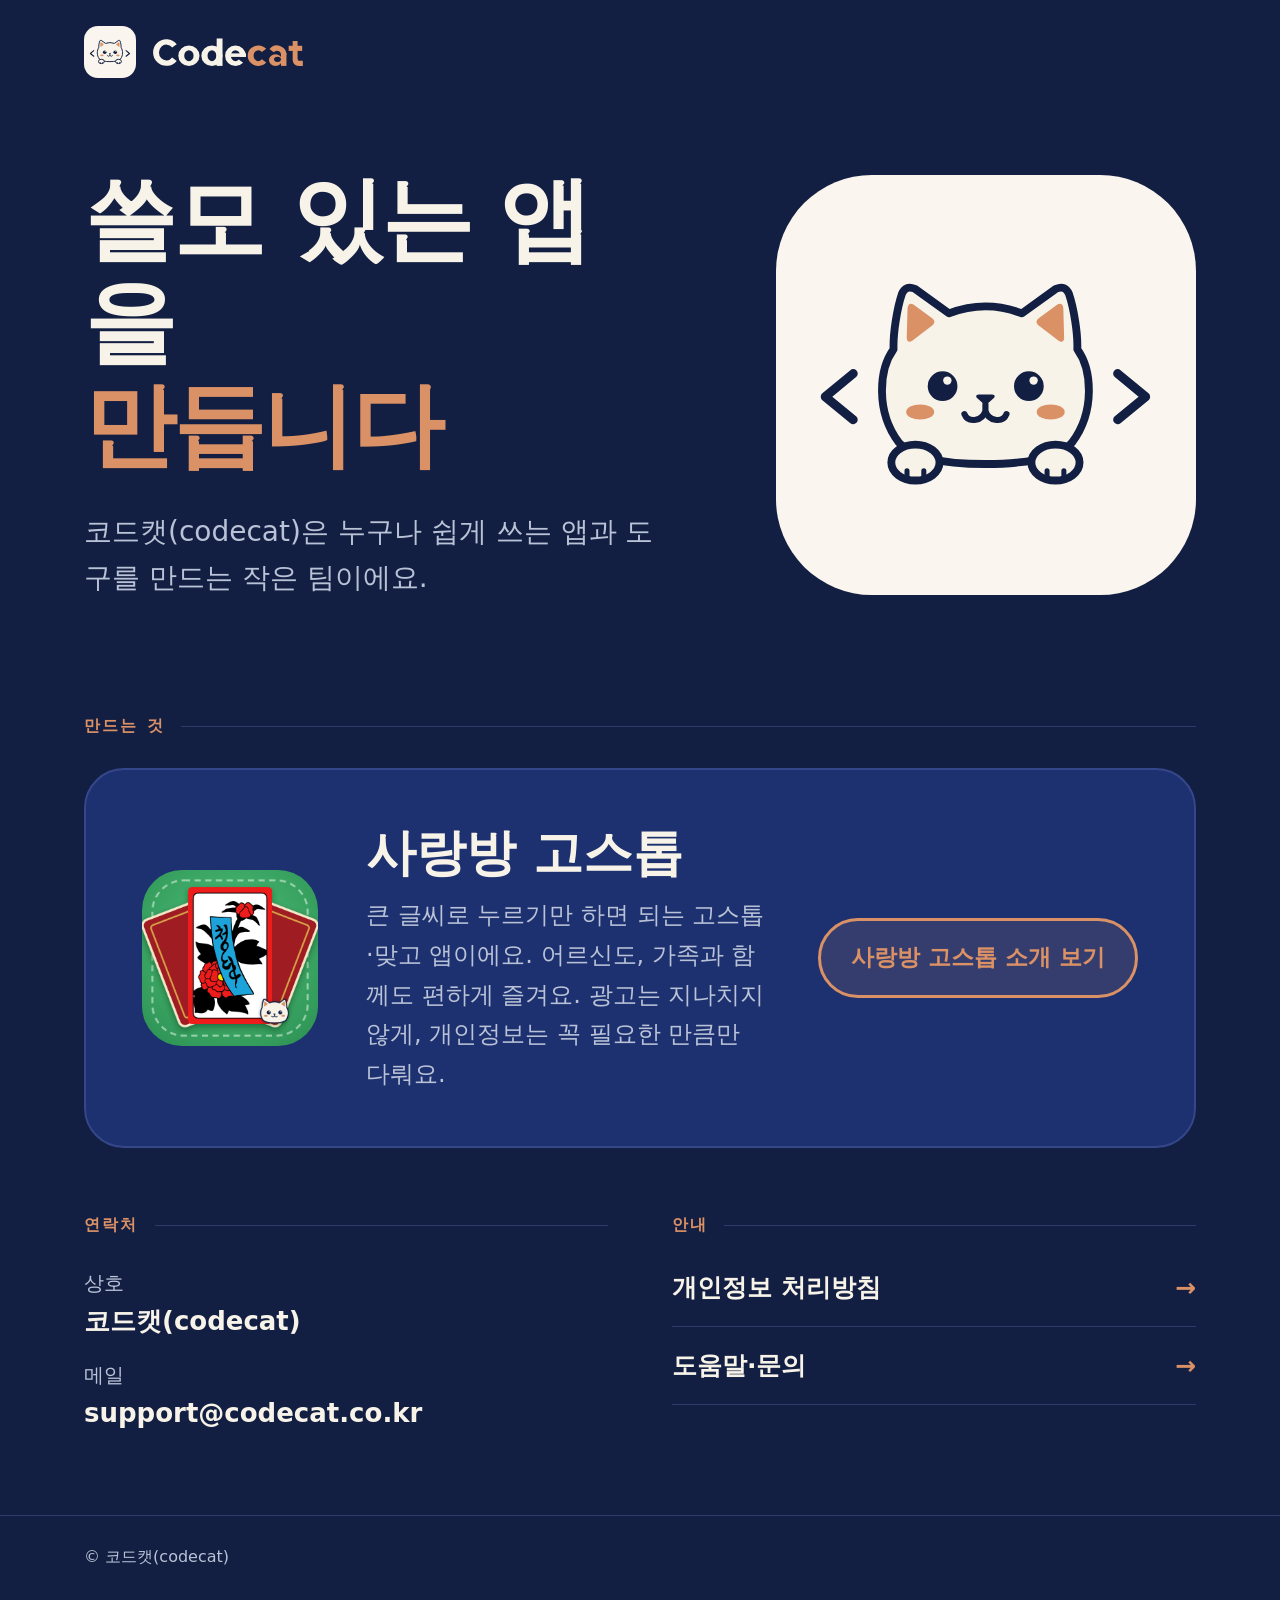
==== index.html @ 3d0c550f "chore(site): add Google Search Console verification tag Verifies codecat.co.kr ownership for the Pla" ====
<!doctype html>
<html lang="ko"><head><meta charset="utf-8"><meta name="viewport" content="width=device-width,initial-scale=1"><meta name="google-site-verification" content="iWUGfbRyssacp0d7fHuXBZbioj-Z31mm9ghzQhQiy78" />
<title>코드캣(codecat) — 쓸모 있는 앱을 만듭니다</title>
<!-- 시안 B '남색 밤' (참고: Lux(Halide)·Panic — 어두운 바탕, 왼쪽 정렬 큰 글, 고양이를 크게 세움). 글은 75b0df6 그대로. -->
<link rel="icon" type="image/svg+xml" href="company-mark.svg">
<style>
:root{--bg:#121F42;--bg2:#1D3170;--ink:#F7F3E8;--sub:#B9C2D6;--line:#2C3B6B;--orange:#DB9166;--tile:#FAF5EE}
*{box-sizing:border-box}
body{margin:0;background:var(--bg);color:var(--ink);font-family:"Apple SD Gothic Neo","Malgun Gothic","Noto Sans KR",system-ui,sans-serif;font-size:20px;line-height:1.65;-webkit-text-size-adjust:100%}
a{color:var(--orange);font-weight:700;text-decoration:none}
a:focus-visible{outline:3px solid var(--ink);outline-offset:4px;border-radius:6px}
.wrap{max-width:1240px;margin:0 auto;padding:0 64px}
header .wrap{display:flex;align-items:center;gap:16px;height:104px}
.tile{background:var(--tile);border-radius:14px;display:grid;place-items:center}
header .tile{width:52px;height:52px}header .tile img{width:42px}
header .word{height:30px}
.hero{display:grid;grid-template-columns:1.25fr 1fr;gap:48px;align-items:center;padding:64px 0 112px}
h1{margin:0;font-size:92px;line-height:1.12;font-weight:800;letter-spacing:-.03em}
h1 span{color:var(--orange)}
.lead{margin:32px 0 0;max-width:600px;font-size:28px;color:var(--sub)}
.hero .tile{width:100%;max-width:420px;aspect-ratio:1;border-radius:96px;justify-self:end}
.hero .tile img{width:82%}
.label{display:flex;align-items:center;gap:16px;margin:0 0 28px;font-size:16px;font-weight:700;letter-spacing:.14em;color:var(--orange)}
.label::after{content:"";flex:1;height:1px;background:var(--line)}
.product{display:grid;grid-template-columns:176px 1fr auto;gap:48px;align-items:center;padding:52px 56px;background:var(--bg2);border:2px solid #34478A;border-radius:40px}
.product img{width:176px;height:176px;border-radius:40px;display:block}
.product b{display:block;font-size:50px;line-height:1.25;margin-bottom:12px}
.product p{margin:0;color:var(--sub);max-width:620px;font-size:24px}
.go{white-space:nowrap;font-size:23px;padding:18px 30px;border:3px solid var(--orange);border-radius:999px;background:rgba(219,145,102,.12)}
.info{display:grid;grid-template-columns:1fr 1fr;gap:64px;margin-top:64px}
dl{margin:0}dt{color:var(--sub);font-size:20px}dd{margin:0 0 16px;font-size:26px;font-weight:700}
ul{margin:0;padding:0;list-style:none}
ul a{display:flex;justify-content:space-between;padding:18px 0;border-bottom:1px solid var(--line);color:var(--ink);font-size:25px}
ul a::after{content:"→";color:var(--orange)}
ul li:first-child a{padding-top:0}
footer{margin-top:64px;padding:28px 0 40px;border-top:1px solid var(--line);color:var(--sub);font-size:16px}
/* 태블릿 */
@media (max-width:1024px){
  .wrap{padding:0 44px}
  .hero{grid-template-columns:1fr 240px;gap:32px;padding:40px 0 80px}
  h1{font-size:64px}.lead{font-size:23px}
  .hero .tile{border-radius:56px}
  .product{grid-template-columns:120px 1fr;gap:28px;padding:36px;border-radius:32px}.product b{font-size:38px}.product p{font-size:21px}
  .product img{width:120px;height:120px;border-radius:28px}
  .go{grid-column:2;justify-self:start}
  .info{gap:40px;margin-top:72px}
}
/* 폰: 고양이 먼저, 그다음 큰 글 한 줄씩 */
@media (max-width:600px){
  body{font-size:19px}
  .wrap{padding:0 22px}
  header .wrap{height:76px;gap:12px}header .tile{width:42px;height:42px;border-radius:12px}header .tile img{width:34px}header .word{height:24px}
  .hero{grid-template-columns:1fr;gap:28px;padding:16px 0 56px}
  .hero .tile{order:-1;justify-self:start;max-width:132px;border-radius:32px}
  h1{font-size:42px}.lead{font-size:21px;margin-top:18px}
  .product{grid-template-columns:1fr;gap:18px;padding:26px 22px;border-radius:22px}
  .product img{width:84px;height:84px;border-radius:20px}
  .product b{font-size:32px}.product p{font-size:19px}dd{font-size:22px}ul a{font-size:21px}
  .go{grid-column:auto;display:block;text-align:center}
  .info{grid-template-columns:1fr;gap:44px;margin-top:56px}
  footer{margin-top:64px}
}
</style></head>
<body>
<header><div class="wrap"><div class="tile"><img src="company-mark.svg" alt=""></div><img class="word" src="wordmark-cream.svg" alt="코드캣(codecat)"></div></header>
<main class="wrap">
  <div class="hero">
    <div><h1>쓸모 있는 앱을<br><span>만듭니다</span></h1>
    <p class="lead">코드캣(codecat)은 누구나 쉽게 쓰는 앱과 도구를 만드는 작은 팀이에요.</p></div>
    <div class="tile"><img src="company-mark.svg" alt=""></div>
  </div>
  <section aria-labelledby="work">
    <h2 class="label" id="work">만드는 것</h2>
    <div class="product">
      <img src="sarangbang-icon.png" alt="">
      <div><b>사랑방 고스톱</b><p>큰 글씨로 누르기만 하면 되는 고스톱·맞고 앱이에요. 어르신도, 가족과 함께도 편하게 즐겨요. 광고는 지나치지 않게, 개인정보는 꼭 필요한 만큼만 다뤄요.</p></div>
      <a class="go" href="https://codecat.co.kr/sarangbang/">사랑방 고스톱 소개 보기</a>
    </div>
  </section>
  <div class="info">
    <section aria-labelledby="contact"><h2 class="label" id="contact">연락처</h2>
      <dl><dt>상호</dt><dd>코드캣(codecat)</dd><dt>메일</dt><dd>support@codecat.co.kr</dd></dl></section>
    <section aria-labelledby="docs"><h2 class="label" id="docs">안내</h2>
      <ul><li><a href="https://codecat.co.kr/sarangbang/privacy.html">개인정보 처리방침</a></li><li><a href="https://codecat.co.kr/sarangbang/support.html">도움말·문의</a></li></ul></section>
  </div>
</main>
<footer><div class="wrap">© 코드캣(codecat)</div></footer>
</body></html>
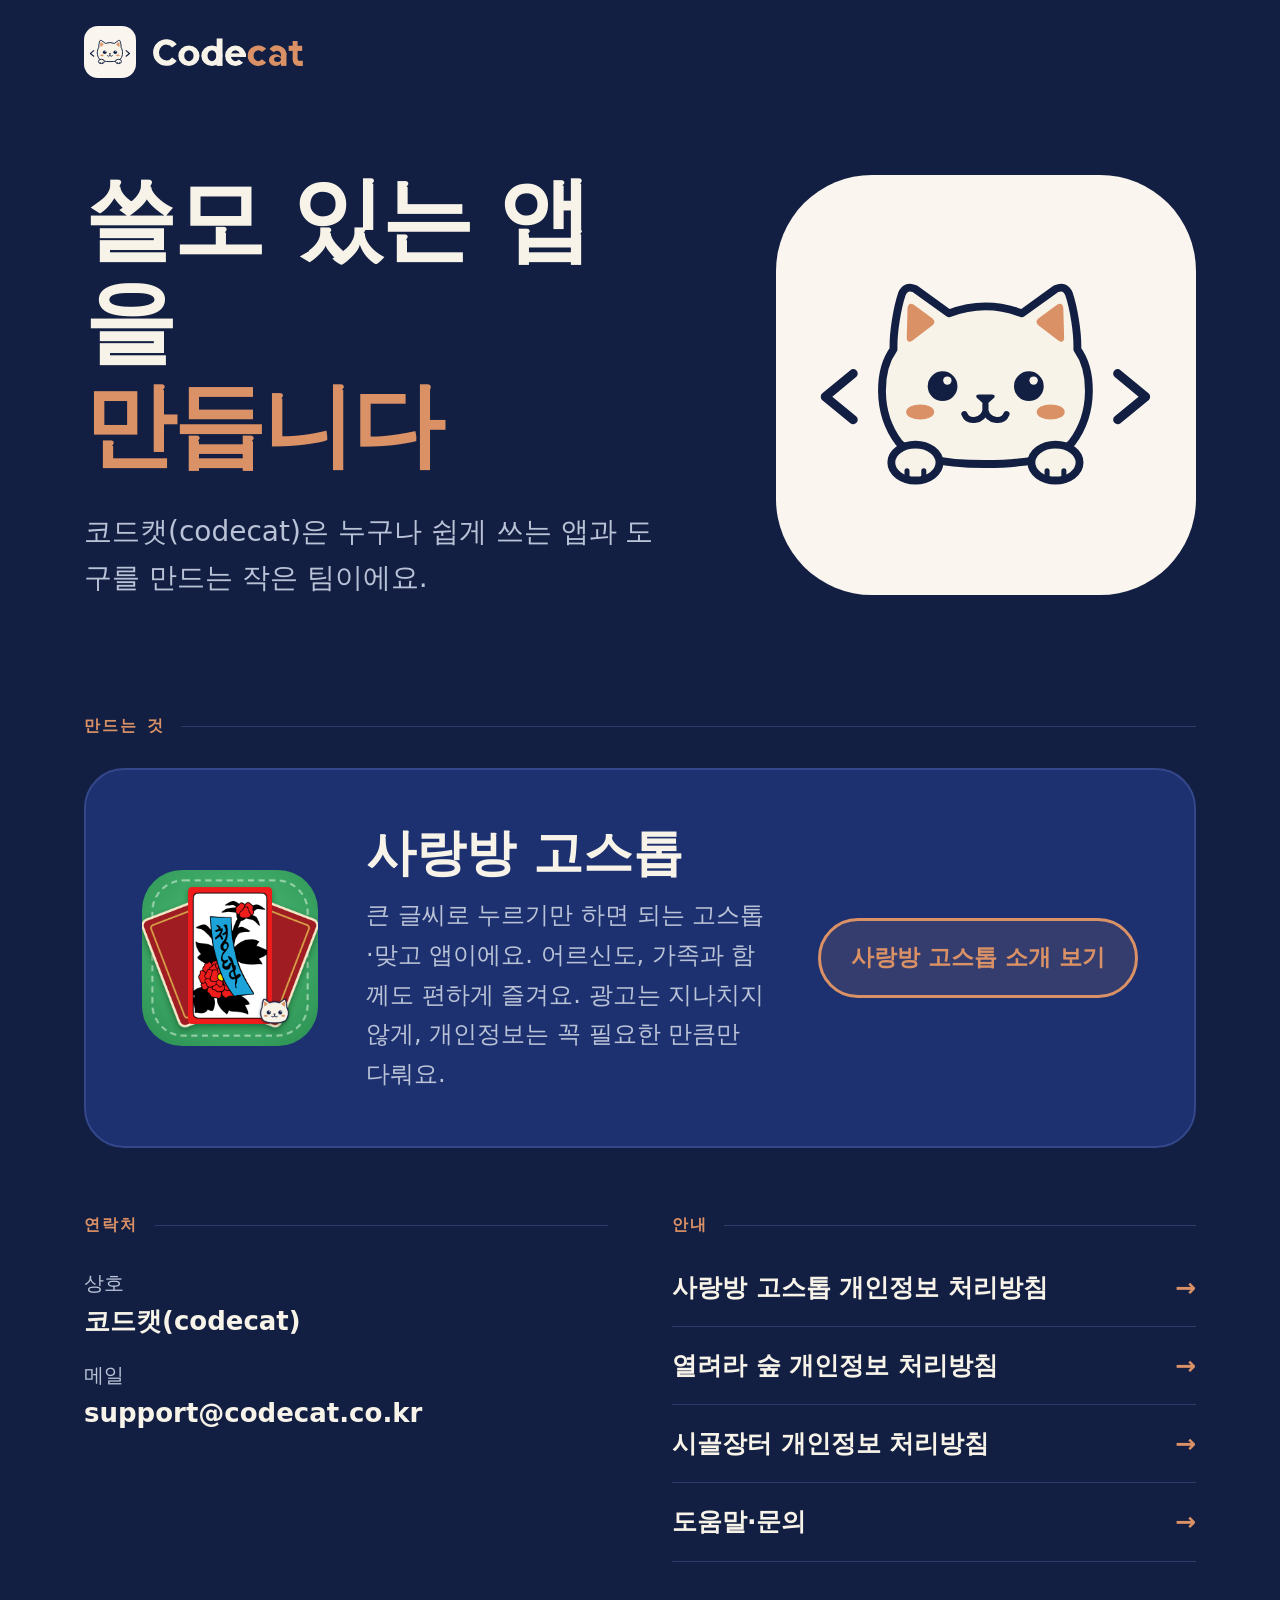
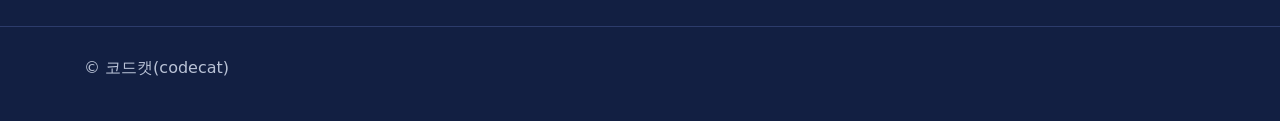
==== commit 2bbd8cb3: "docs(site): restore 사랑방 privacy policy and front-page links Based on the app repo public/privacy.htm" ====
--- a/index.html
+++ b/index.html
@@ -81,7 +81,7 @@
     <section aria-labelledby="contact"><h2 class="label" id="contact">연락처</h2>
       <dl><dt>상호</dt><dd>코드캣(codecat)</dd><dt>메일</dt><dd>support@codecat.co.kr</dd></dl></section>
     <section aria-labelledby="docs"><h2 class="label" id="docs">안내</h2>
-      <ul><li><a href="https://codecat.co.kr/sarangbang/privacy.html">개인정보 처리방침</a></li><li><a href="https://codecat.co.kr/sarangbang/support.html">도움말·문의</a></li></ul></section>
+      <ul><li><a href="https://codecat.co.kr/sarangbang/privacy.html">사랑방 고스톱 개인정보 처리방침</a></li><li><a href="https://codecat.co.kr/hyuyangrim/privacy.html">열려라 숲 개인정보 처리방침</a></li><li><a href="https://codecat.co.kr/sigol-jangteo/privacy.html">시골장터 개인정보 처리방침</a></li><li><a href="https://codecat.co.kr/sarangbang/support.html">도움말·문의</a></li></ul></section>
   </div>
 </main>
 <footer><div class="wrap">© 코드캣(codecat)</div></footer>
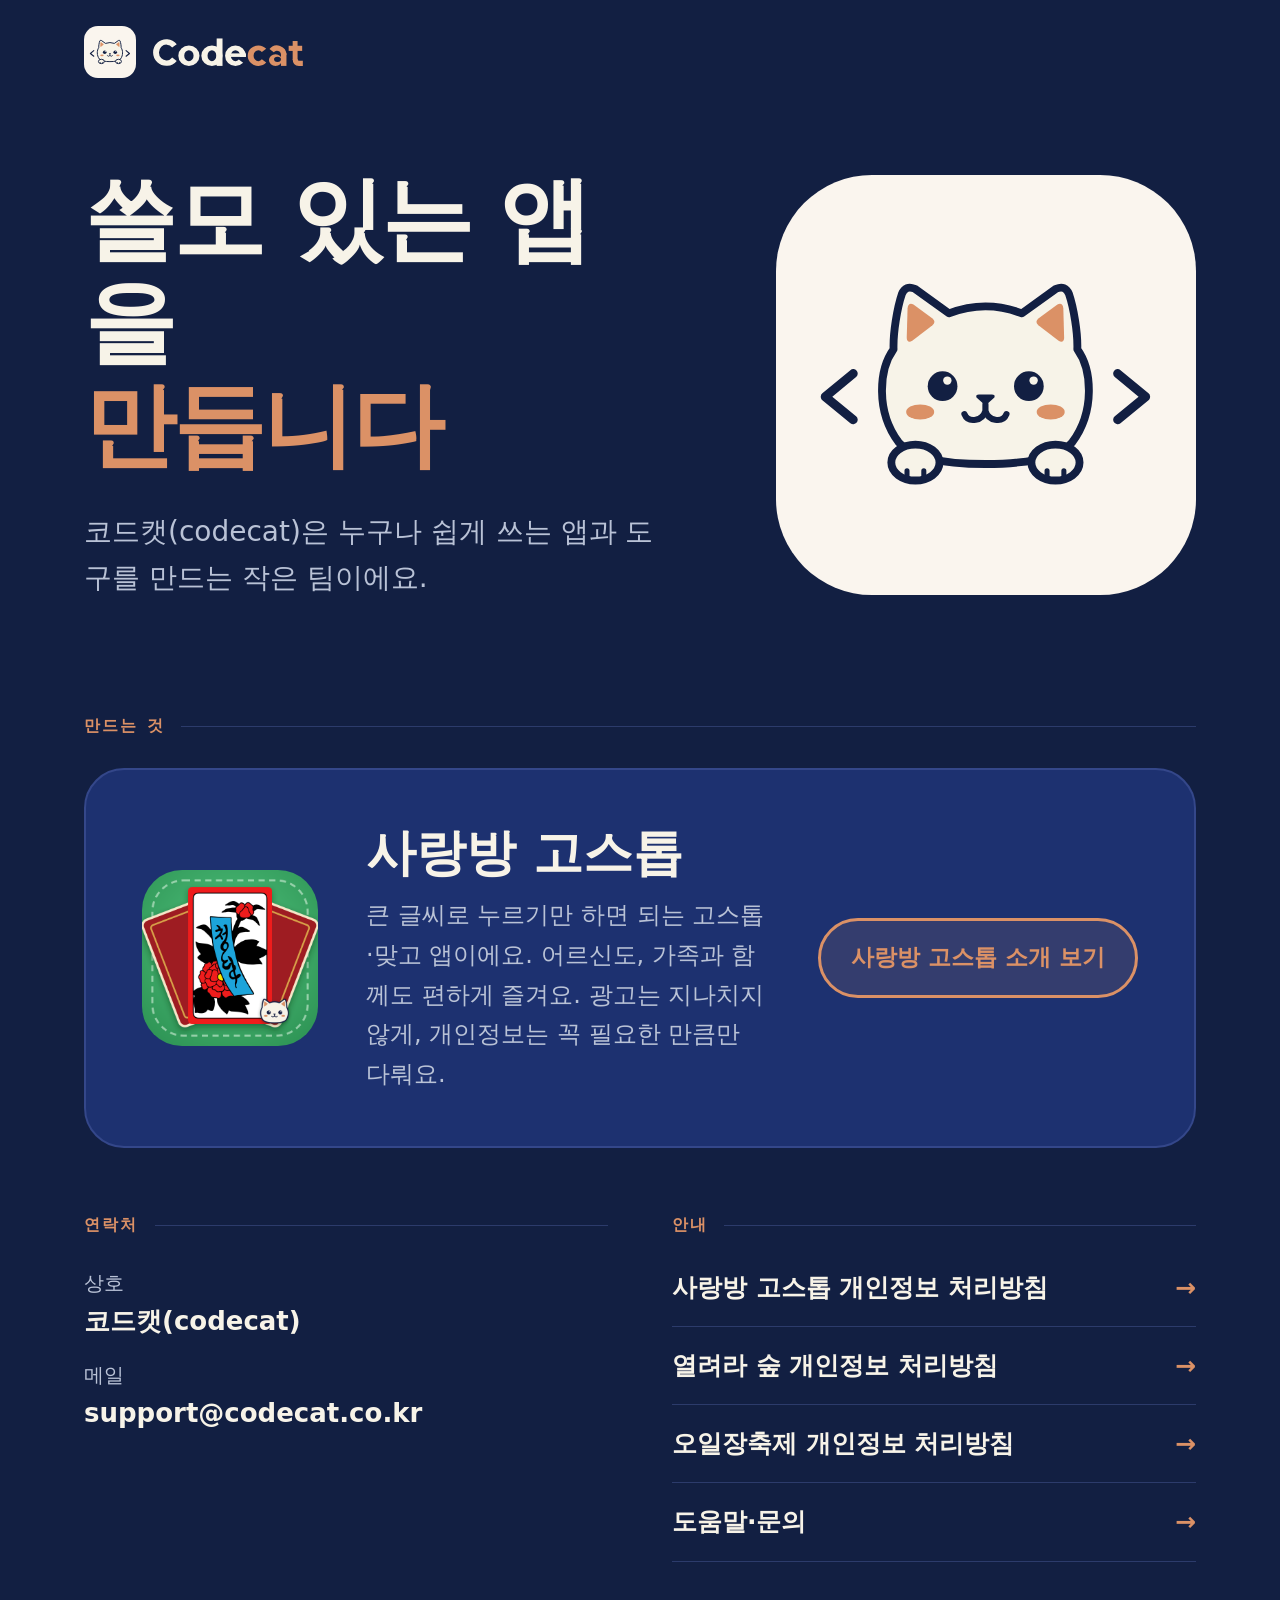
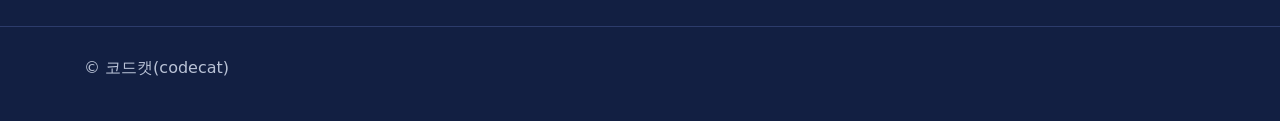
==== commit c82a2abc: "docs(pages): rename 시골장터 to 오일장축제 on support page and index Co-Authored-By: Kim Yonghyo <yonghyo.kim" ====
--- a/index.html
+++ b/index.html
@@ -81,7 +81,7 @@
     <section aria-labelledby="contact"><h2 class="label" id="contact">연락처</h2>
       <dl><dt>상호</dt><dd>코드캣(codecat)</dd><dt>메일</dt><dd>support@codecat.co.kr</dd></dl></section>
     <section aria-labelledby="docs"><h2 class="label" id="docs">안내</h2>
-      <ul><li><a href="https://codecat.co.kr/sarangbang/privacy.html">사랑방 고스톱 개인정보 처리방침</a></li><li><a href="https://codecat.co.kr/hyuyangrim/privacy.html">열려라 숲 개인정보 처리방침</a></li><li><a href="https://codecat.co.kr/sigol-jangteo/privacy.html">시골장터 개인정보 처리방침</a></li><li><a href="https://codecat.co.kr/sarangbang/support.html">도움말·문의</a></li></ul></section>
+      <ul><li><a href="https://codecat.co.kr/sarangbang/privacy.html">사랑방 고스톱 개인정보 처리방침</a></li><li><a href="https://codecat.co.kr/hyuyangrim/privacy.html">열려라 숲 개인정보 처리방침</a></li><li><a href="https://codecat.co.kr/sigol-jangteo/privacy.html">오일장축제 개인정보 처리방침</a></li><li><a href="https://codecat.co.kr/sarangbang/support.html">도움말·문의</a></li></ul></section>
   </div>
 </main>
 <footer><div class="wrap">© 코드캣(codecat)</div></footer>
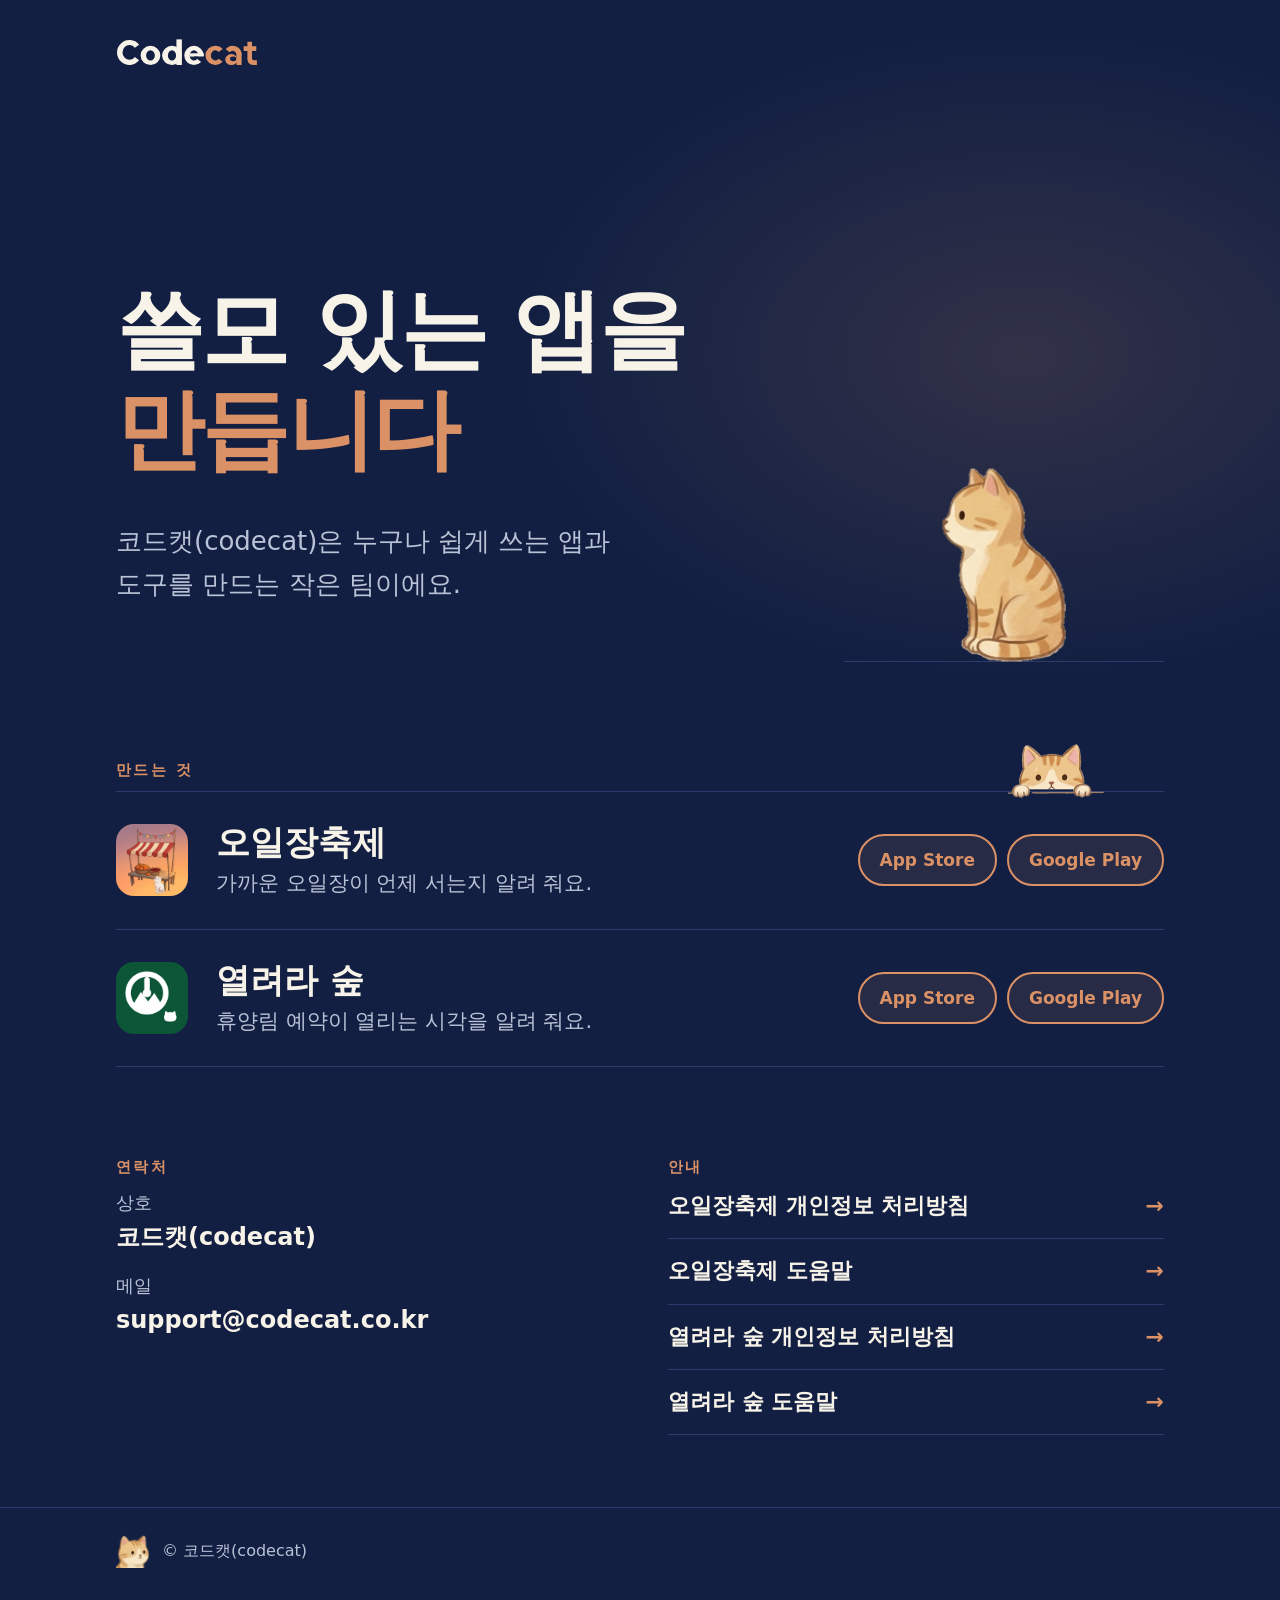
==== commit 25092e8d: "feat(site): brand-first homepage with cheese-cat family, app list, share image Co-Authored-By: Lee D" ====
--- a/index.html
+++ b/index.html
@@ -1,88 +1,114 @@
 <!doctype html>
 <html lang="ko"><head><meta charset="utf-8"><meta name="viewport" content="width=device-width,initial-scale=1"><meta name="google-site-verification" content="iWUGfbRyssacp0d7fHuXBZbioj-Z31mm9ghzQhQiy78" />
 <title>코드캣(codecat) — 쓸모 있는 앱을 만듭니다</title>
-<!-- 시안 B '남색 밤' (참고: Lux(Halide)·Panic — 어두운 바탕, 왼쪽 정렬 큰 글, 고양이를 크게 세움). 글은 75b0df6 그대로. -->
-<link rel="icon" type="image/svg+xml" href="company-mark.svg">
+<meta name="description" content="코드캣(codecat)은 누구나 쉽게 쓰는 앱과 도구를 만드는 작은 팀이에요. 오일장축제, 열려라 숲.">
+<meta name="theme-color" content="#121F42">
+<meta name="color-scheme" content="dark">
+<link rel="canonical" href="https://codecat.co.kr/">
+<link rel="icon" type="image/png" sizes="64x64" href="favicon-64.png">
+<link rel="apple-touch-icon" href="apple-touch-icon.png">
+<meta property="og:type" content="website">
+<meta property="og:site_name" content="코드캣(codecat)">
+<meta property="og:title" content="코드캣(codecat) — 쓸모 있는 앱을 만듭니다">
+<meta property="og:description" content="누구나 쉽게 쓰는 앱과 도구를 만드는 작은 팀이에요.">
+<meta property="og:url" content="https://codecat.co.kr/">
+<meta property="og:image" content="https://codecat.co.kr/og.png">
+<meta property="og:image:width" content="1200"><meta property="og:image:height" content="630">
+<meta name="twitter:card" content="summary_large_image">
+<!-- 남색 밤. 첫 화면은 브랜드만, 앱은 아래에서 조용히. 고양이는 치즈냥 가족(11-13 확정): 옆모습 = 글 쪽을 봄, 빼꼼 = 앱 줄 위, 얼굴 = 맨 아래. -->
 <style>
-:root{--bg:#121F42;--bg2:#1D3170;--ink:#F7F3E8;--sub:#B9C2D6;--line:#2C3B6B;--orange:#DB9166;--tile:#FAF5EE}
+:root{--bg:#121F42;--bg2:#1A2B5E;--ink:#F7F3E8;--sub:#B9C2D6;--line:#2C3B6B;--orange:#DB9166;color-scheme:dark}
 *{box-sizing:border-box}
-body{margin:0;background:var(--bg);color:var(--ink);font-family:"Apple SD Gothic Neo","Malgun Gothic","Noto Sans KR",system-ui,sans-serif;font-size:20px;line-height:1.65;-webkit-text-size-adjust:100%}
+html{background:var(--bg)}
+body{margin:0;min-height:100vh;color:var(--ink);font-family:"Apple SD Gothic Neo","Malgun Gothic","Noto Sans KR",system-ui,sans-serif;font-size:20px;line-height:1.65;-webkit-text-size-adjust:100%;word-break:keep-all;overflow-wrap:break-word;background:radial-gradient(720px 460px at 80% 22%,rgba(219,145,102,.16),transparent 70%),var(--bg)}
 a{color:var(--orange);font-weight:700;text-decoration:none}
 a:focus-visible{outline:3px solid var(--ink);outline-offset:4px;border-radius:6px}
-.wrap{max-width:1240px;margin:0 auto;padding:0 64px}
-header .wrap{display:flex;align-items:center;gap:16px;height:104px}
-.tile{background:var(--tile);border-radius:14px;display:grid;place-items:center}
-header .tile{width:52px;height:52px}header .tile img{width:42px}
-header .word{height:30px}
-.hero{display:grid;grid-template-columns:1.25fr 1fr;gap:48px;align-items:center;padding:64px 0 112px}
-h1{margin:0;font-size:92px;line-height:1.12;font-weight:800;letter-spacing:-.03em}
+.wrap{max-width:1160px;margin:0 auto;padding:0 56px}
+header .wrap{display:flex;align-items:center;height:104px}
+header .word{height:28px}
+.hero{display:grid;grid-template-columns:1.3fr 1fr;gap:40px;align-items:end;min-height:min(62vh,560px);padding:48px 0 0}
+h1{margin:0 0 56px;font-size:88px;line-height:1.14;font-weight:800;letter-spacing:-.03em}
 h1 span{color:var(--orange)}
-.lead{margin:32px 0 0;max-width:600px;font-size:28px;color:var(--sub)}
-.hero .tile{width:100%;max-width:420px;aspect-ratio:1;border-radius:96px;justify-self:end}
-.hero .tile img{width:82%}
-.label{display:flex;align-items:center;gap:16px;margin:0 0 28px;font-size:16px;font-weight:700;letter-spacing:.14em;color:var(--orange)}
-.label::after{content:"";flex:1;height:1px;background:var(--line)}
-.product{display:grid;grid-template-columns:176px 1fr auto;gap:48px;align-items:center;padding:52px 56px;background:var(--bg2);border:2px solid #34478A;border-radius:40px}
-.product img{width:176px;height:176px;border-radius:40px;display:block}
-.product b{display:block;font-size:50px;line-height:1.25;margin-bottom:12px}
-.product p{margin:0;color:var(--sub);max-width:620px;font-size:24px}
-.go{white-space:nowrap;font-size:23px;padding:18px 30px;border:3px solid var(--orange);border-radius:999px;background:rgba(219,145,102,.12)}
-.info{display:grid;grid-template-columns:1fr 1fr;gap:64px;margin-top:64px}
-dl{margin:0}dt{color:var(--sub);font-size:20px}dd{margin:0 0 16px;font-size:26px;font-weight:700}
+.lead{margin:-16px 0 56px;max-width:560px;font-size:26px;color:var(--sub)}
+.ground{justify-self:end;width:100%;max-width:320px;border-bottom:1px solid var(--line);display:flex;justify-content:center}
+.ground picture{display:block}.ground img{--cw:208px;width:var(--cw);height:auto;display:block;margin-bottom:calc(var(--cw)*-.04)}
+.apps{position:relative;margin-top:96px}
+.apps .peek{position:absolute;right:56px;top:-39px;width:104px;height:auto;pointer-events:none}
+.label{margin:0 0 8px;font-size:15px;font-weight:700;letter-spacing:.16em;color:var(--orange)}
+.row{display:grid;grid-template-columns:72px 1fr auto;gap:28px;align-items:center;padding:28px 0;border-top:1px solid var(--line)}
+.row:last-of-type{border-bottom:1px solid var(--line)}
+.row img{width:72px;height:72px;border-radius:18px;display:block}
+.row b{display:block;font-size:34px;line-height:1.3}
+.row p{margin:2px 0 0;color:var(--sub);font-size:21px}
+.stores{display:flex;gap:10px}
+.stores a{font-size:17px;padding:10px 20px;border:2px solid var(--orange);border-radius:999px;white-space:nowrap;background:rgba(219,145,102,.10)}
+.info{display:grid;grid-template-columns:1fr 1fr;gap:56px;margin-top:88px}
+dl{margin:0}dt{color:var(--sub);font-size:18px}dd{margin:0 0 14px;font-size:24px;font-weight:700}
 ul{margin:0;padding:0;list-style:none}
-ul a{display:flex;justify-content:space-between;padding:18px 0;border-bottom:1px solid var(--line);color:var(--ink);font-size:25px}
+ul a{display:flex;justify-content:space-between;padding:14px 0;border-bottom:1px solid var(--line);color:var(--ink);font-size:22px}
 ul a::after{content:"→";color:var(--orange)}
 ul li:first-child a{padding-top:0}
-footer{margin-top:64px;padding:28px 0 40px;border-top:1px solid var(--line);color:var(--sub);font-size:16px}
-/* 태블릿 */
+footer{margin-top:72px;padding:26px 0 44px;border-top:1px solid var(--line);color:var(--sub);font-size:16px}
+footer .wrap{display:flex;align-items:center;gap:12px}
+footer img{width:34px;height:34px;display:block}
+@media (prefers-reduced-motion:no-preference){
+  .apps .peek{animation:rise .9s .25s cubic-bezier(.2,.7,.2,1) backwards}
+  @keyframes rise{from{transform:translateY(26px);opacity:0}to{transform:none;opacity:1}}
+}
 @media (max-width:1024px){
-  .wrap{padding:0 44px}
-  .hero{grid-template-columns:1fr 240px;gap:32px;padding:40px 0 80px}
-  h1{font-size:64px}.lead{font-size:23px}
-  .hero .tile{border-radius:56px}
-  .product{grid-template-columns:120px 1fr;gap:28px;padding:36px;border-radius:32px}.product b{font-size:38px}.product p{font-size:21px}
-  .product img{width:120px;height:120px;border-radius:28px}
-  .go{grid-column:2;justify-self:start}
-  .info{gap:40px;margin-top:72px}
+  .wrap{padding:0 40px}
+  .hero{grid-template-columns:1fr 240px;gap:28px;min-height:0;padding:32px 0 0}
+  h1{font-size:60px;margin-bottom:40px}.lead{font-size:22px;margin:-8px 0 40px}
+  .ground img{--cw:168px}
+  .apps{margin-top:84px}.apps .peek{right:40px;width:92px;top:-30px}
+  .row{grid-template-columns:64px 1fr;gap:20px}.row img{width:64px;height:64px;border-radius:16px}.stores{grid-column:2}
+  .row b{font-size:30px}
+  .info{gap:36px;margin-top:72px}
 }
-/* 폰: 고양이 먼저, 그다음 큰 글 한 줄씩 */
 @media (max-width:600px){
   body{font-size:19px}
   .wrap{padding:0 22px}
-  header .wrap{height:76px;gap:12px}header .tile{width:42px;height:42px;border-radius:12px}header .tile img{width:34px}header .word{height:24px}
-  .hero{grid-template-columns:1fr;gap:28px;padding:16px 0 56px}
-  .hero .tile{order:-1;justify-self:start;max-width:132px;border-radius:32px}
-  h1{font-size:42px}.lead{font-size:21px;margin-top:18px}
-  .product{grid-template-columns:1fr;gap:18px;padding:26px 22px;border-radius:22px}
-  .product img{width:84px;height:84px;border-radius:20px}
-  .product b{font-size:32px}.product p{font-size:19px}dd{font-size:22px}ul a{font-size:21px}
-  .go{grid-column:auto;display:block;text-align:center}
-  .info{grid-template-columns:1fr;gap:44px;margin-top:56px}
-  footer{margin-top:64px}
+  header .wrap{height:76px}header .word{height:22px}
+  .hero{grid-template-columns:1fr;gap:0;padding:12px 0 0}
+  .hero>div:first-child{order:2}
+  .ground{order:1;justify-self:start;max-width:none;border-bottom:0;margin-bottom:22px}
+  .ground img{--cw:128px;margin-bottom:0}
+  h1{font-size:42px;margin-bottom:22px}.lead{font-size:20px;margin:0 0 8px}
+  .apps{margin-top:88px}.apps .peek{right:22px;width:78px;top:-21px}
+  .row{grid-template-columns:56px 1fr;gap:16px;padding:22px 0}.row img{width:56px;height:56px;border-radius:14px}
+  .row b{font-size:26px}.row p{font-size:18px}
+  .stores a{font-size:16px;padding:9px 16px}
+  .info{grid-template-columns:1fr;gap:40px;margin-top:64px}dd{font-size:21px}ul a{font-size:20px}
 }
 </style></head>
 <body>
-<header><div class="wrap"><div class="tile"><img src="company-mark.svg" alt=""></div><img class="word" src="wordmark-cream.svg" alt="코드캣(codecat)"></div></header>
+<header><div class="wrap"><img class="word" src="wordmark-cream.svg" alt="코드캣(codecat)"></div></header>
 <main class="wrap">
   <div class="hero">
     <div><h1>쓸모 있는 앱을<br><span>만듭니다</span></h1>
     <p class="lead">코드캣(codecat)은 누구나 쉽게 쓰는 앱과 도구를 만드는 작은 팀이에요.</p></div>
-    <div class="tile"><img src="company-mark.svg" alt=""></div>
+    <div class="ground"><picture><source media="(max-width:600px)" srcset="cats/side-r.png"><img src="cats/side.png" alt="" width="288" height="288"></picture></div>
   </div>
-  <section aria-labelledby="work">
+  <section class="apps" aria-labelledby="work">
+    <img class="peek" src="cats/peek.png" alt="" width="192" height="192">
     <h2 class="label" id="work">만드는 것</h2>
-    <div class="product">
-      <img src="sarangbang-icon.png" alt="">
-      <div><b>사랑방 고스톱</b><p>큰 글씨로 누르기만 하면 되는 고스톱·맞고 앱이에요. 어르신도, 가족과 함께도 편하게 즐겨요. 광고는 지나치지 않게, 개인정보는 꼭 필요한 만큼만 다뤄요.</p></div>
-      <a class="go" href="https://codecat.co.kr/sarangbang/">사랑방 고스톱 소개 보기</a>
+    <div class="row">
+      <img src="sigol-jangteo/s/icon.png" alt="" width="180" height="180">
+      <div><b>오일장축제</b><p>가까운 오일장이 언제 서는지 알려 줘요.</p></div>
+      <div class="stores"><a href="https://apps.apple.com/kr/app/id6834396044" rel="noopener">App Store</a><a href="https://play.google.com/store/apps/details?id=kr.co.codecat.oiljang" rel="noopener">Google Play</a></div>
+    </div>
+    <div class="row">
+      <img src="hyuyangrim/s/icon.png" alt="" width="192" height="192">
+      <div><b>열려라 숲</b><p>휴양림 예약이 열리는 시각을 알려 줘요.</p></div>
+      <div class="stores"><a href="https://apps.apple.com/kr/app/id6830167601" rel="noopener">App Store</a><a href="https://play.google.com/store/apps/details?id=kr.co.codecat.hyuyangrim" rel="noopener">Google Play</a></div>
     </div>
   </section>
   <div class="info">
     <section aria-labelledby="contact"><h2 class="label" id="contact">연락처</h2>
       <dl><dt>상호</dt><dd>코드캣(codecat)</dd><dt>메일</dt><dd>support@codecat.co.kr</dd></dl></section>
     <section aria-labelledby="docs"><h2 class="label" id="docs">안내</h2>
-      <ul><li><a href="https://codecat.co.kr/sarangbang/privacy.html">사랑방 고스톱 개인정보 처리방침</a></li><li><a href="https://codecat.co.kr/hyuyangrim/privacy.html">열려라 숲 개인정보 처리방침</a></li><li><a href="https://codecat.co.kr/sigol-jangteo/privacy.html">오일장축제 개인정보 처리방침</a></li><li><a href="https://codecat.co.kr/sarangbang/support.html">도움말·문의</a></li></ul></section>
+      <ul><li><a href="https://codecat.co.kr/sigol-jangteo/privacy.html">오일장축제 개인정보 처리방침</a></li><li><a href="https://codecat.co.kr/sigol-jangteo/support.html">오일장축제 도움말</a></li><li><a href="https://codecat.co.kr/hyuyangrim/privacy.html">열려라 숲 개인정보 처리방침</a></li><li><a href="https://codecat.co.kr/hyuyangrim/support.html">열려라 숲 도움말</a></li></ul></section>
   </div>
 </main>
-<footer><div class="wrap">© 코드캣(codecat)</div></footer>
+<footer><div class="wrap"><img src="cats/head.png" alt="" width="288" height="288">© 코드캣(codecat)</div></footer>
 </body></html>
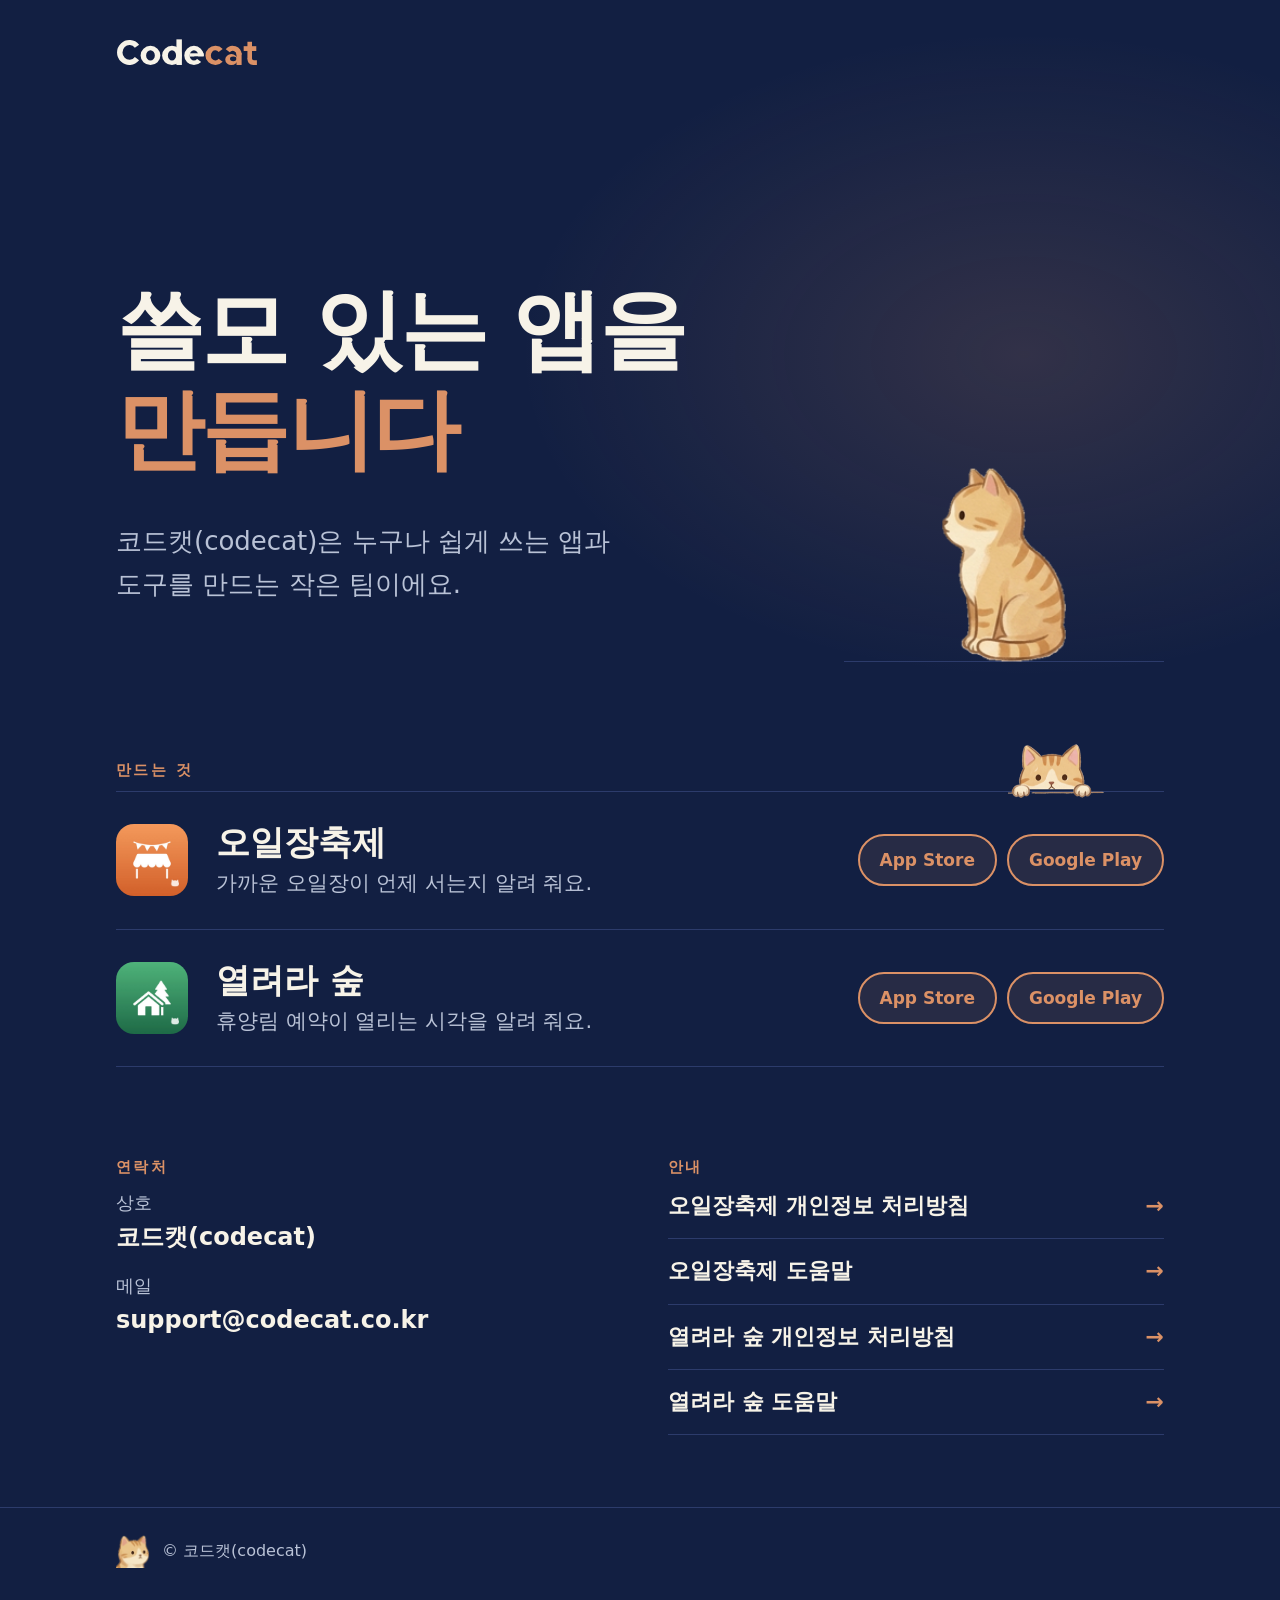
==== commit a7bf1b5f: "fix(site): use live App Store icons; add refresh-icons script and daily job" ====
--- a/index.html
+++ b/index.html
@@ -39,7 +39,7 @@
 .row:last-of-type{border-bottom:1px solid var(--line)}
 .row img{width:72px;height:72px;border-radius:18px;display:block}
 .row b{display:block;font-size:34px;line-height:1.3}
-.row p{margin:2px 0 0;color:var(--sub);font-size:21px}
+.row p{margin:2px 0 0;color:var(--sub);font-size:21px;text-wrap:balance}
 .stores{display:flex;gap:10px}
 .stores a{font-size:17px;padding:10px 20px;border:2px solid var(--orange);border-radius:999px;white-space:nowrap;background:rgba(219,145,102,.10)}
 .info{display:grid;grid-template-columns:1fr 1fr;gap:56px;margin-top:88px}
@@ -93,7 +93,7 @@
     <img class="peek" src="cats/peek.png" alt="" width="192" height="192">
     <h2 class="label" id="work">만드는 것</h2>
     <div class="row">
-      <img src="sigol-jangteo/s/icon.png" alt="" width="180" height="180">
+      <img src="sigol-jangteo/s/icon.png" alt="" width="192" height="192">
       <div><b>오일장축제</b><p>가까운 오일장이 언제 서는지 알려 줘요.</p></div>
       <div class="stores"><a href="https://apps.apple.com/kr/app/id6834396044" rel="noopener">App Store</a><a href="https://play.google.com/store/apps/details?id=kr.co.codecat.oiljang" rel="noopener">Google Play</a></div>
     </div>
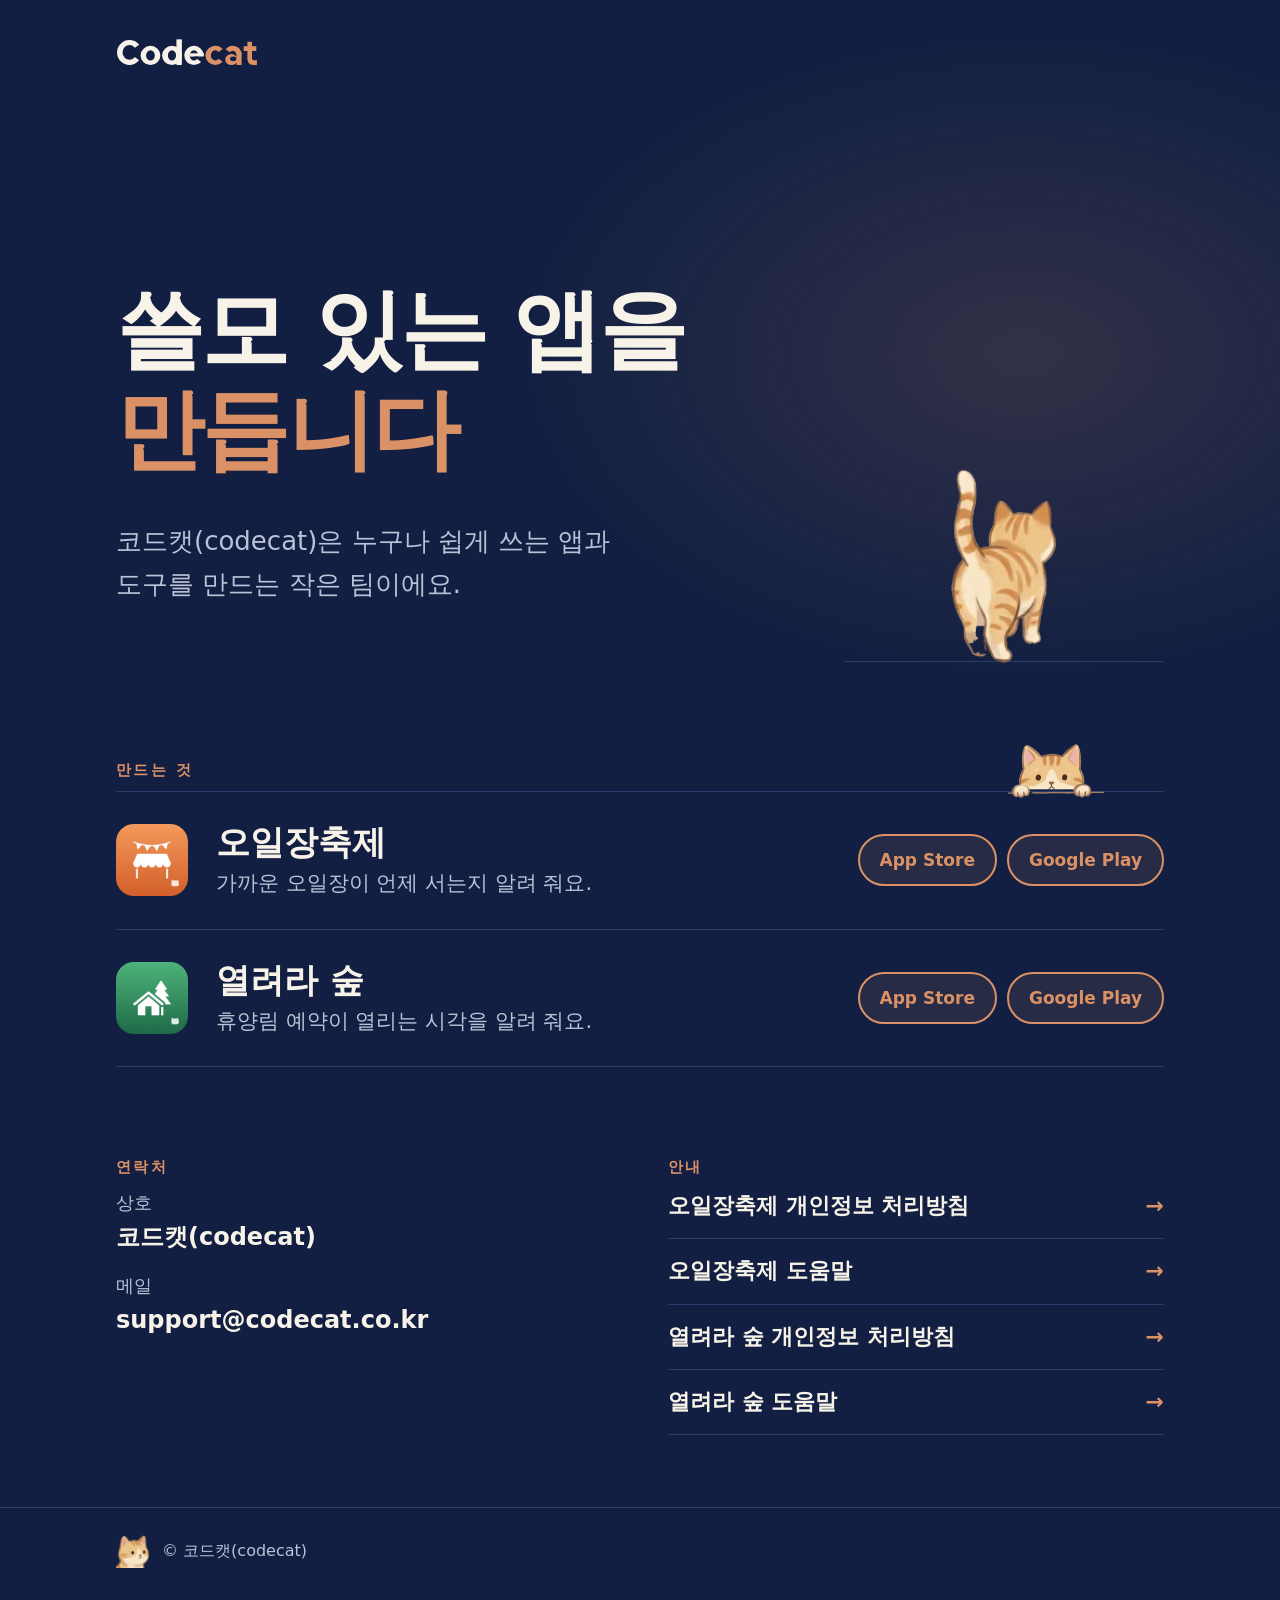
==== commit ab3b1612: "feat(site): random hero cat from the cheese-cat family; refresh app og images" ====
--- a/index.html
+++ b/index.html
@@ -87,7 +87,16 @@
   <div class="hero">
     <div><h1>쓸모 있는 앱을<br><span>만듭니다</span></h1>
     <p class="lead">코드캣(codecat)은 누구나 쉽게 쓰는 앱과 도구를 만드는 작은 팀이에요.</p></div>
-    <div class="ground"><picture><source media="(max-width:600px)" srcset="cats/side-r.png"><img src="cats/side.png" alt="" width="288" height="288"></picture></div>
+    <div class="ground" id="ground"><noscript><picture><source media="(max-width:600px)" srcset="cats/side-r.png"><img src="cats/side.png" alt="" width="192" height="192"></picture></noscript></div>
+    <script>
+    // 가운데 고양이는 방문마다 치즈냥 가족 8포즈 중 하나 (저장·쿠키 없음). JS가 없으면 위 noscript의 앉은 고양이. #pose=이름 으로 고정해 볼 수 있음.
+    (function(){var P={front:1,side:0,sleep:0,loaf:0,back:1,look:0,peek:1,face:1},k=Object.keys(P),
+    m=(location.hash.match(/pose=(\w+)/)||[])[1],n=P.hasOwnProperty(m)?m:k[Math.floor(Math.random()*k.length)],
+    f=function(q,s){return"cats/hero/"+q+"-"+(P[q]?"l":s)+".webp"},
+    r=window.matchMedia&&matchMedia("(max-width:600px)").matches?"r":"l";
+    document.getElementById("ground").innerHTML='<picture><source media="(max-width:600px)" srcset="'+f(n,"r")+'"><img src="'+f(n,"l")+'" alt="" width="192" height="192"></picture>';
+    addEventListener("load",function(){setTimeout(function(){k.forEach(function(q){if(q!==n)new Image().src=f(q,r)})},600)})})();
+    </script>
   </div>
   <section class="apps" aria-labelledby="work">
     <img class="peek" src="cats/peek.png" alt="" width="192" height="192">
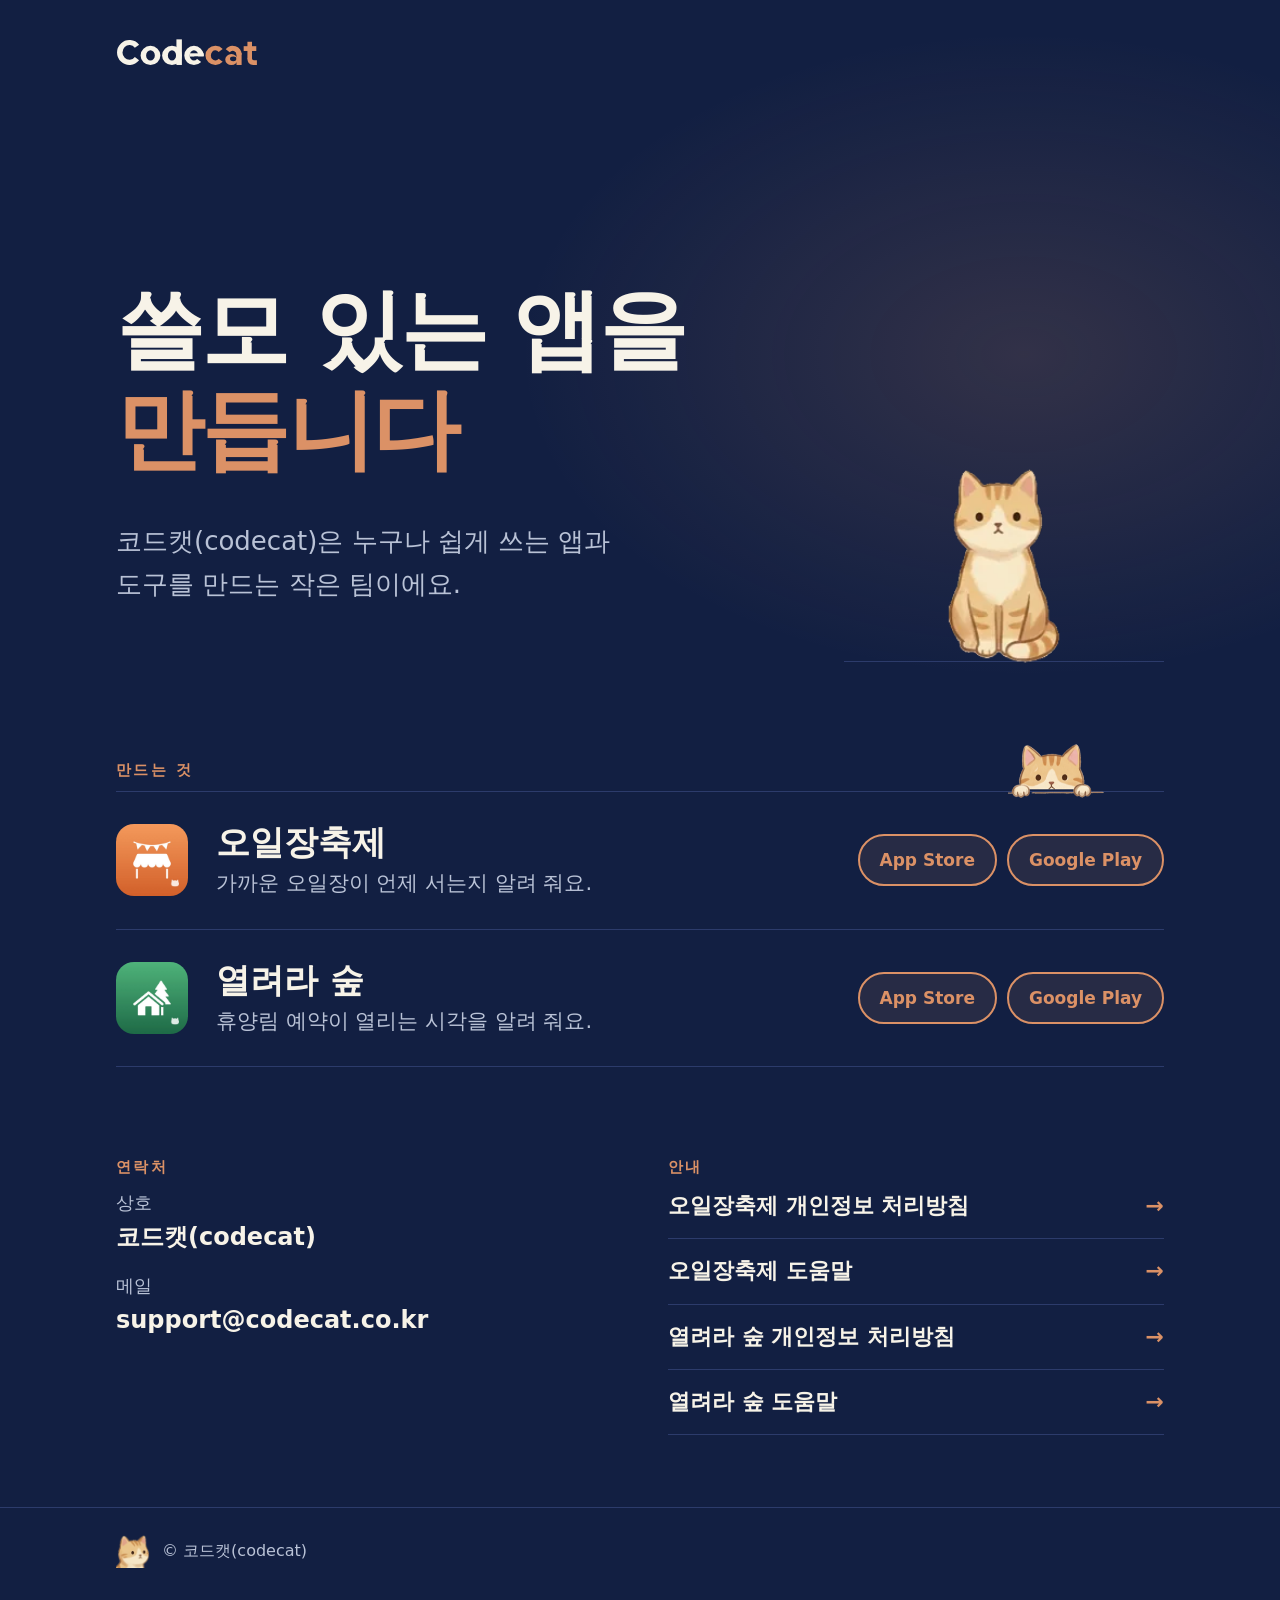
==== commit 6d2b4662: "feat(site): hero cat set is six poses (drop peek and face)" ====
--- a/index.html
+++ b/index.html
@@ -89,8 +89,8 @@
     <p class="lead">코드캣(codecat)은 누구나 쉽게 쓰는 앱과 도구를 만드는 작은 팀이에요.</p></div>
     <div class="ground" id="ground"><noscript><picture><source media="(max-width:600px)" srcset="cats/side-r.png"><img src="cats/side.png" alt="" width="192" height="192"></picture></noscript></div>
     <script>
-    // 가운데 고양이는 방문마다 치즈냥 가족 8포즈 중 하나 (저장·쿠키 없음). JS가 없으면 위 noscript의 앉은 고양이. #pose=이름 으로 고정해 볼 수 있음.
-    (function(){var P={front:1,side:0,sleep:0,loaf:0,back:1,look:0,peek:1,face:1},k=Object.keys(P),
+    // 가운데 고양이는 방문마다 치즈냥 가족 6포즈 중 하나 (저장·쿠키 없음). JS가 없으면 위 noscript의 앉은 고양이. #pose=이름 으로 고정해 볼 수 있음.
+    (function(){var P={front:1,side:0,sleep:0,loaf:0,back:1,look:0},k=Object.keys(P),
     m=(location.hash.match(/pose=(\w+)/)||[])[1],n=P.hasOwnProperty(m)?m:k[Math.floor(Math.random()*k.length)],
     f=function(q,s){return"cats/hero/"+q+"-"+(P[q]?"l":s)+".webp"},
     r=window.matchMedia&&matchMedia("(max-width:600px)").matches?"r":"l";
